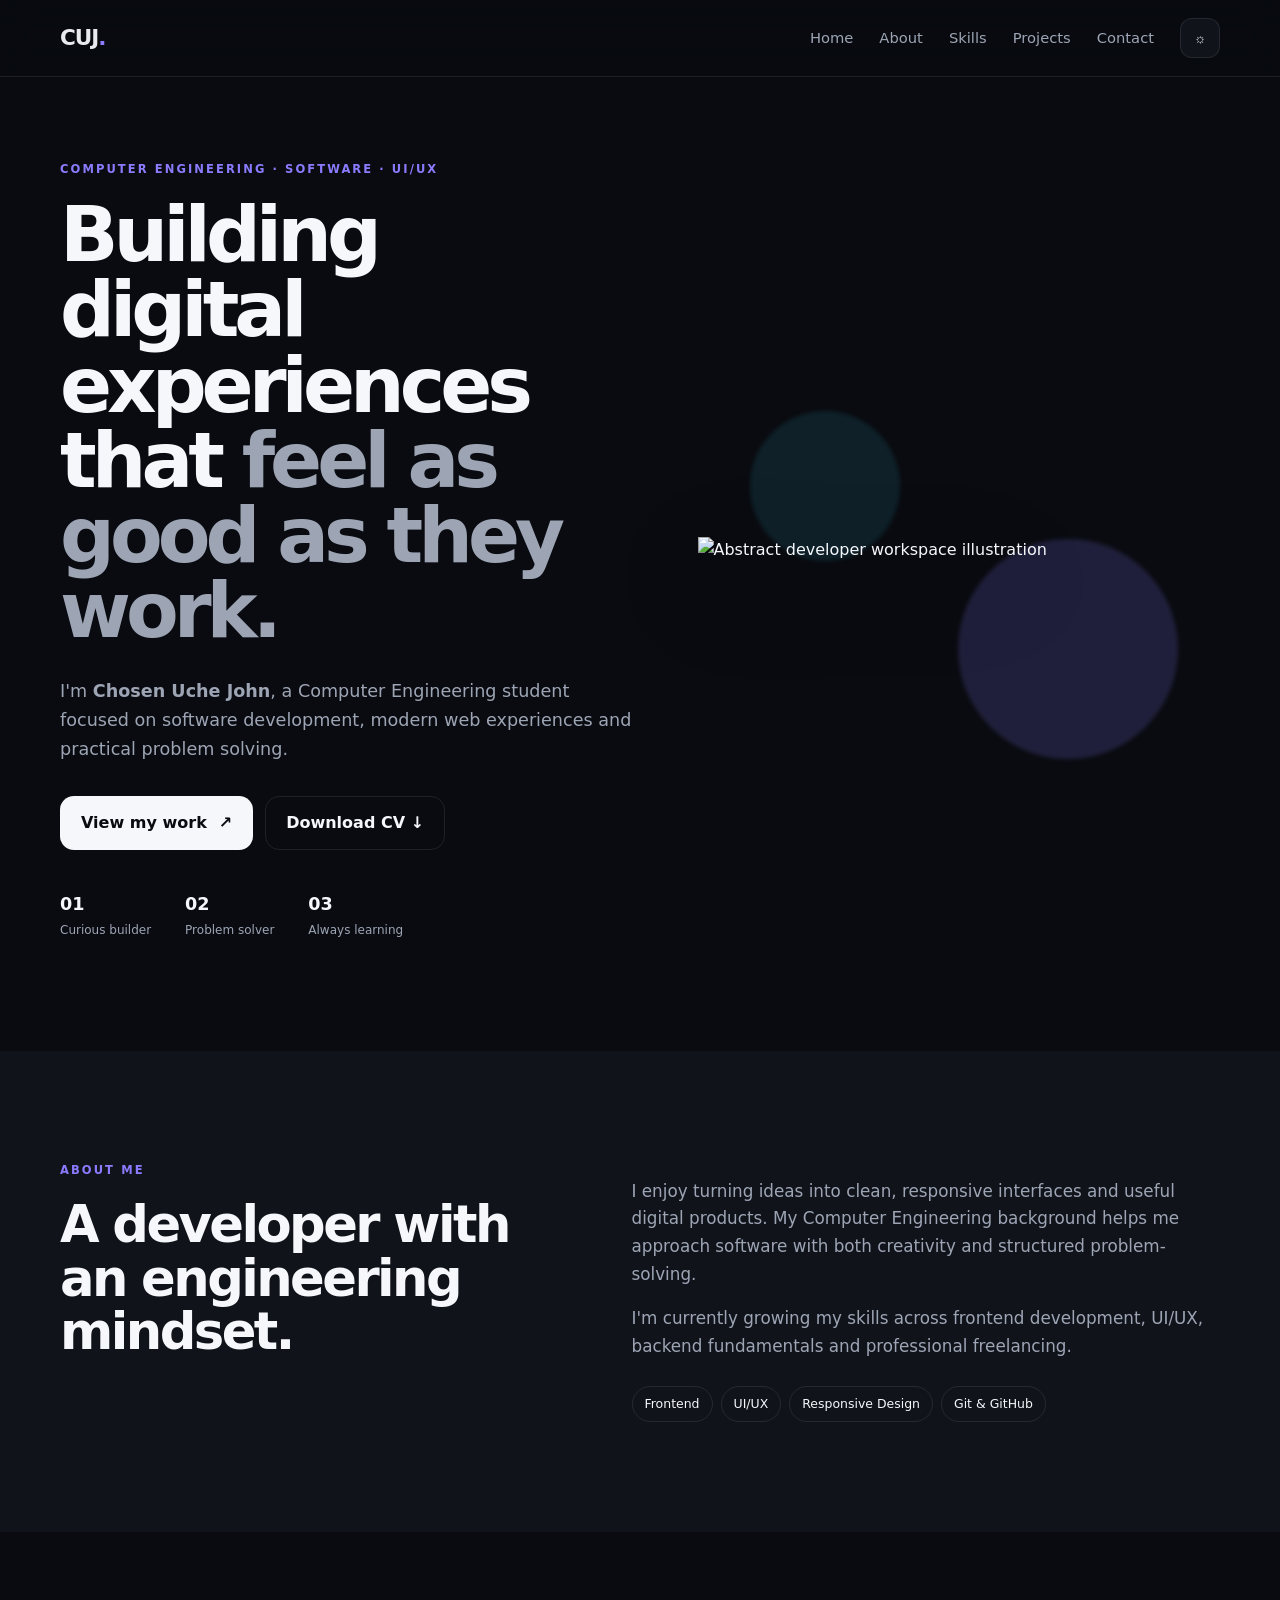
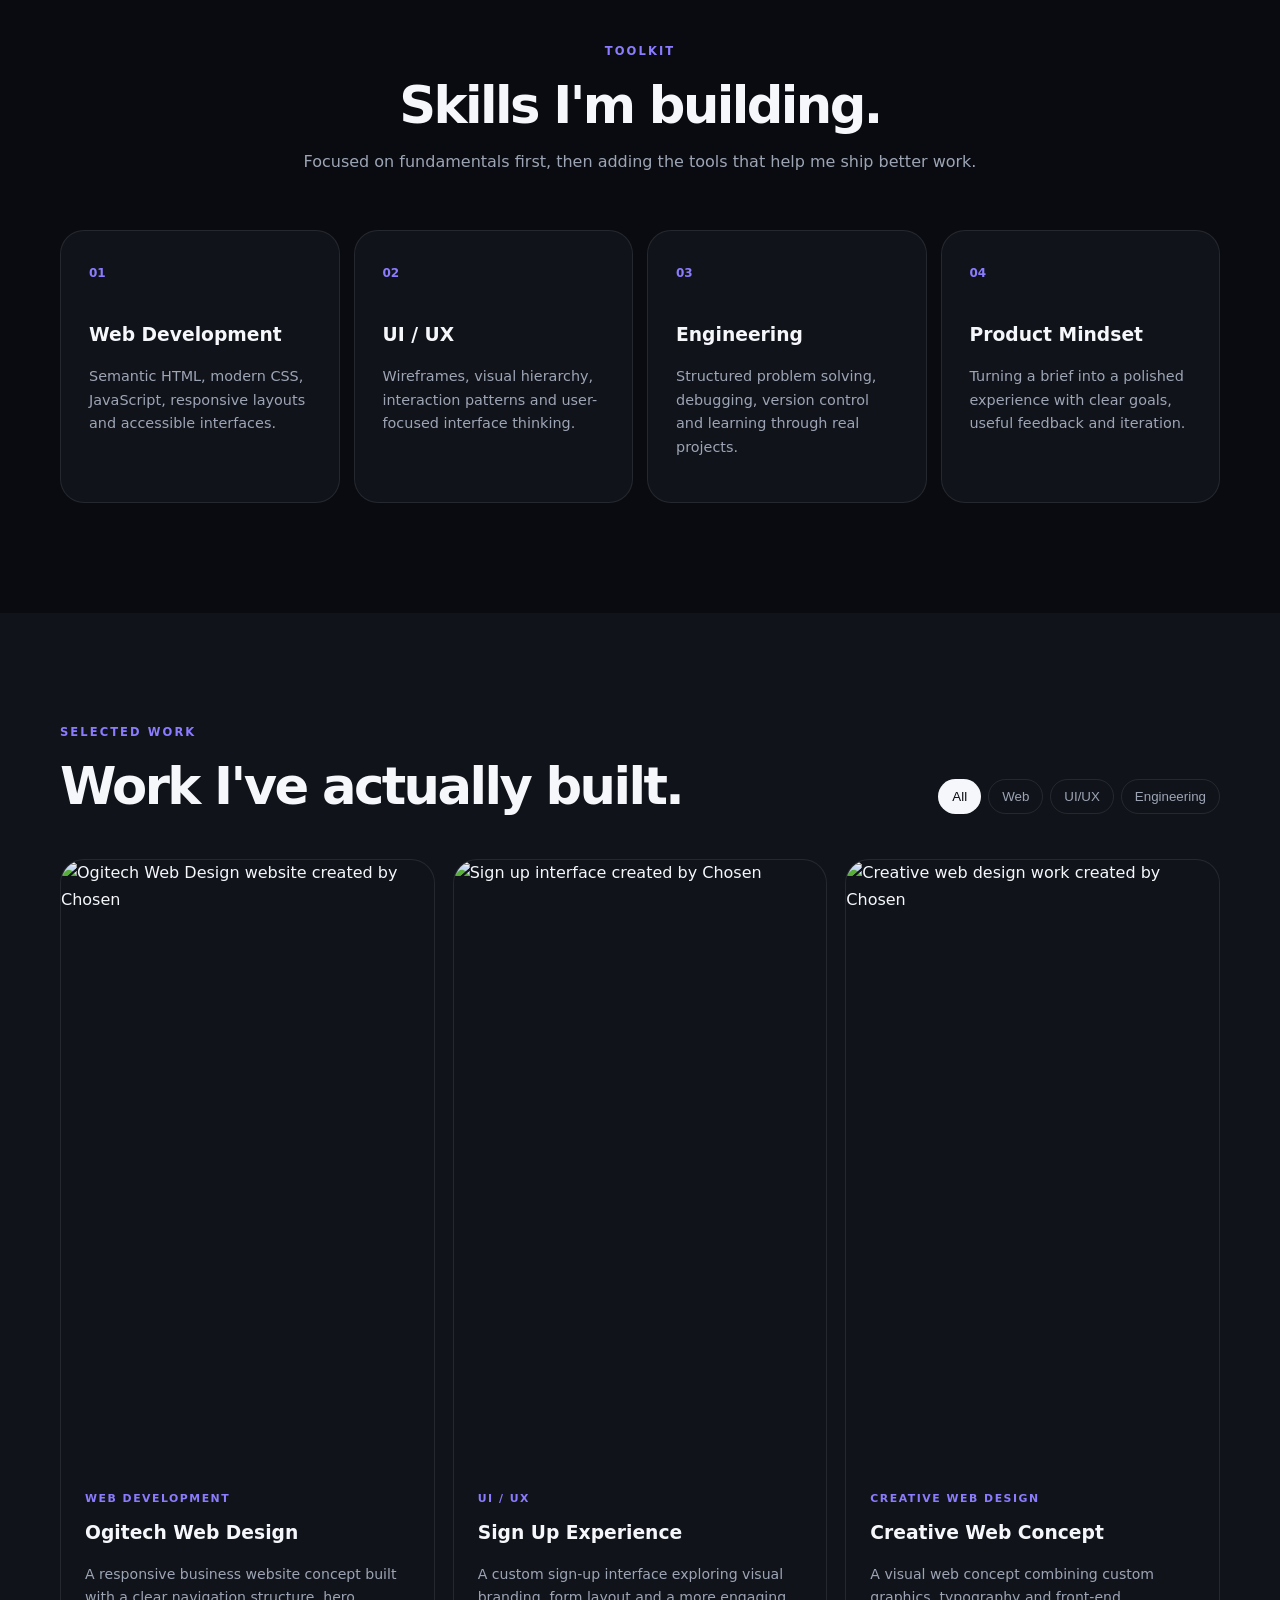
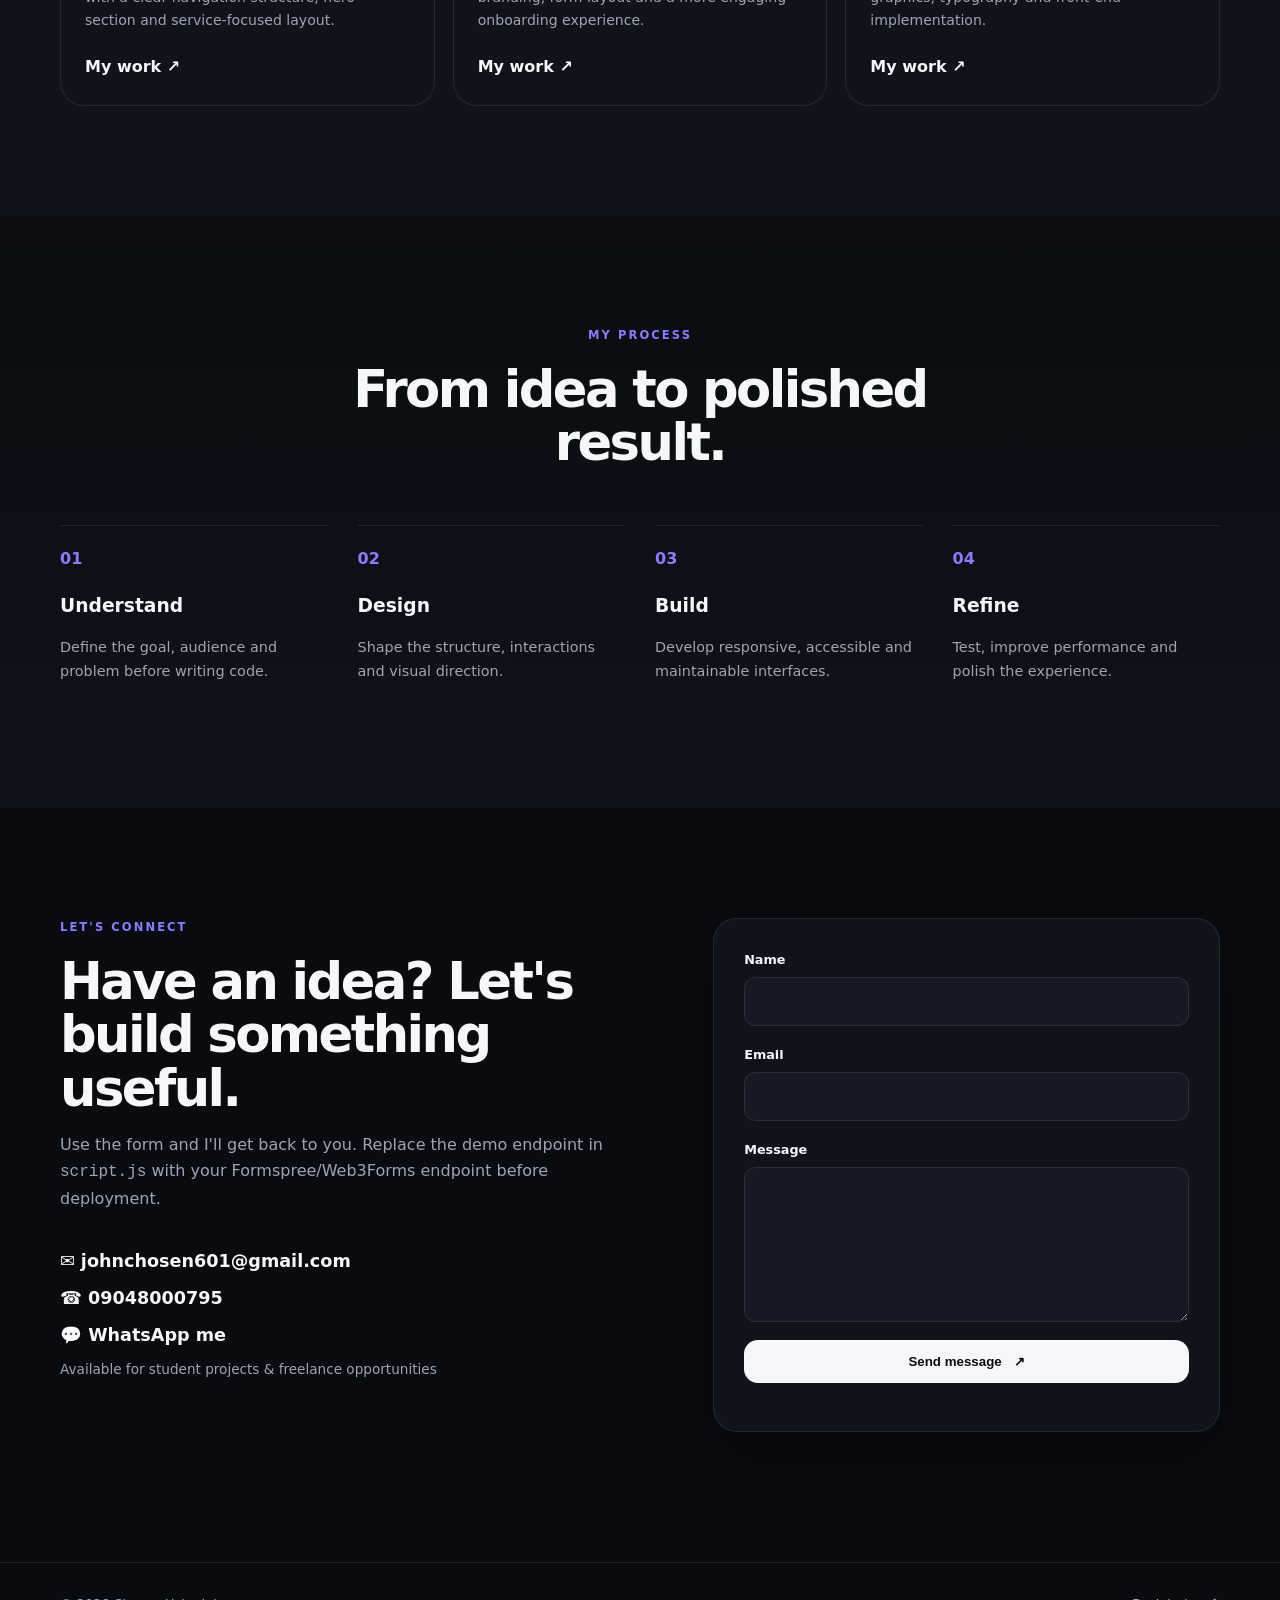
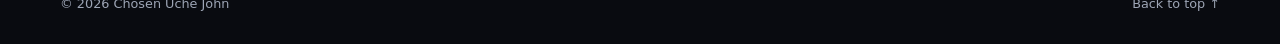
==== index.html @ a91dbdc9 "Add files via upload" ====
<!doctype html>
<html lang="en">
<head>
  <meta charset="utf-8">
  <meta name="viewport" content="width=device-width, initial-scale=1">
  <meta name="description" content="Chosen Uche John — Computer Engineering student and aspiring software engineer. Explore projects, skills, CV and contact details.">
  <meta name="theme-color" content="#0b0d12">
  <meta property="og:title" content="Chosen Uche John | Portfolio">
  <meta property="og:description" content="Modern portfolio of Chosen Uche John, Computer Engineering student and aspiring software engineer.">
  <meta property="og:type" content="website">
  <title>Chosen Uche John | Software & Computer Engineering Portfolio</title>
  <link rel="preload" href="assets/hero.svg" as="image" type="image/svg+xml">
  <link rel="icon" type="image/png" href="assets/favicon.png">
  <link rel="stylesheet" href="styles.css">
</head>
<body>
  <a class="skip-link" href="#main">Skip to content</a>

  <header class="site-header">
    <nav class="nav container" aria-label="Primary navigation">
      <a class="brand" href="#home" aria-label="Chosen home"><span>CUJ</span><i>.</i></a>
      <button class="menu-btn" aria-label="Open navigation" aria-expanded="false">☰</button>
      <div class="nav-links">
        <a href="#home">Home</a>
        <a href="#about">About</a>
        <a href="#skills">Skills</a>
        <a href="#projects">Projects</a>
        <a href="#contact">Contact</a>
        <button id="themeToggle" class="icon-btn" aria-label="Toggle light and dark mode">☼</button>
      </div>
    </nav>
  </header>

  <main id="main">
    <section id="home" class="hero section">
      <div class="container hero-grid">
        <div class="hero-copy reveal">
          <p class="eyebrow">COMPUTER ENGINEERING · SOFTWARE · UI/UX</p>
          <h1>Building digital experiences that <span>feel as good as they work.</span></h1>
          <p class="lead">I'm <strong>Chosen Uche John</strong>, a Computer Engineering student focused on software development, modern web experiences and practical problem solving.</p>
          <div class="hero-actions">
            <a class="btn primary" href="#projects">View my work <span>↗</span></a>
            <a class="btn ghost" href="assets/Chosen-Uche-John-CV.pdf" download>Download CV ↓</a>
          </div>
          <div class="mini-stats">
            <div><strong>01</strong><span>Curious builder</span></div>
            <div><strong>02</strong><span>Problem solver</span></div>
            <div><strong>03</strong><span>Always learning</span></div>
          </div>
        </div>
        <div class="hero-art reveal">
          <div class="orb orb-a"></div><div class="orb orb-b"></div>
          <img src="assets/hero.svg" alt="Abstract developer workspace illustration" width="620" height="620">
        </div>
      </div>
    </section>

    <section id="about" class="section muted">
      <div class="container two-col">
        <div class="section-heading reveal">
          <p class="eyebrow">ABOUT ME</p>
          <h2>A developer with an engineering mindset.</h2>
        </div>
        <div class="about-copy reveal">
          <p>I enjoy turning ideas into clean, responsive interfaces and useful digital products. My Computer Engineering background helps me approach software with both creativity and structured problem-solving.</p>
          <p>I'm currently growing my skills across frontend development, UI/UX, backend fundamentals and professional freelancing.</p>
          <div class="pill-row"><span>Frontend</span><span>UI/UX</span><span>Responsive Design</span><span>Git & GitHub</span></div>
        </div>
      </div>
    </section>

    <section id="skills" class="section">
      <div class="container">
        <div class="section-heading centered reveal">
          <p class="eyebrow">TOOLKIT</p>
          <h2>Skills I'm building.</h2>
          <p>Focused on fundamentals first, then adding the tools that help me ship better work.</p>
        </div>
        <div class="skill-grid">
          <article class="skill-card reveal"><b>01</b><h3>Web Development</h3><p>Semantic HTML, modern CSS, JavaScript, responsive layouts and accessible interfaces.</p></article>
          <article class="skill-card reveal"><b>02</b><h3>UI / UX</h3><p>Wireframes, visual hierarchy, interaction patterns and user-focused interface thinking.</p></article>
          <article class="skill-card reveal"><b>03</b><h3>Engineering</h3><p>Structured problem solving, debugging, version control and learning through real projects.</p></article>
          <article class="skill-card reveal"><b>04</b><h3>Product Mindset</h3><p>Turning a brief into a polished experience with clear goals, useful feedback and iteration.</p></article>
        </div>
      </div>
    </section>

    <section id="projects" class="section muted">
      <div class="container">
        <div class="section-heading project-head reveal">
          <div><p class="eyebrow">SELECTED WORK</p><h2>Work I've actually built.</h2></div>
          <div class="filters" role="group" aria-label="Filter projects">
            <button class="filter active" data-filter="all">All</button>
            <button class="filter" data-filter="web">Web</button>
            <button class="filter" data-filter="uiux">UI/UX</button>
            <button class="filter" data-filter="engineering">Engineering</button>
          </div>
        </div>
        <div class="project-grid">
          <article class="project-card reveal" data-category="web">
            <img src="assets/project-ogitech.jpg" alt="Ogitech Web Design website created by Chosen" loading="lazy" width="900" height="600">
            <div class="project-info"><span>WEB DEVELOPMENT</span><h3>Ogitech Web Design</h3><p>A responsive business website concept built with a clear navigation structure, hero section and service-focused layout.</p><a href="#" class="project-link">My work ↗</a></div>
          </article>
          <article class="project-card reveal" data-category="uiux">
            <img src="assets/project-signup.jpg" alt="Sign up interface created by Chosen" loading="lazy" width="900" height="600">
            <div class="project-info"><span>UI / UX</span><h3>Sign Up Experience</h3><p>A custom sign-up interface exploring visual branding, form layout and a more engaging onboarding experience.</p><a href="#" class="project-link">My work ↗</a></div>
          </article>
          <article class="project-card reveal" data-category="web">
            <img src="assets/project-design.jpg" alt="Creative web design work created by Chosen" loading="lazy" width="900" height="600">
            <div class="project-info"><span>CREATIVE WEB DESIGN</span><h3>Creative Web Concept</h3><p>A visual web concept combining custom graphics, typography and front-end implementation.</p><a href="#" class="project-link">My work ↗</a></div>
          </article>
        </div>
      </div>
    </section>

    <section class="section process">
      <div class="container">
        <div class="section-heading centered reveal"><p class="eyebrow">MY PROCESS</p><h2>From idea to polished result.</h2></div>
        <div class="process-grid">
          <div class="process-item reveal"><span>01</span><h3>Understand</h3><p>Define the goal, audience and problem before writing code.</p></div>
          <div class="process-item reveal"><span>02</span><h3>Design</h3><p>Shape the structure, interactions and visual direction.</p></div>
          <div class="process-item reveal"><span>03</span><h3>Build</h3><p>Develop responsive, accessible and maintainable interfaces.</p></div>
          <div class="process-item reveal"><span>04</span><h3>Refine</h3><p>Test, improve performance and polish the experience.</p></div>
        </div>
      </div>
    </section>

    <section id="contact" class="section contact-section">
      <div class="container contact-grid">
        <div class="section-heading reveal">
          <p class="eyebrow">LET'S CONNECT</p>
          <h2>Have an idea? Let's build something useful.</h2>
          <p>Use the form and I'll get back to you. Replace the demo endpoint in <code>script.js</code> with your Formspree/Web3Forms endpoint before deployment.</p>
          <div class="contact-meta"><a href="mailto:johnchosen601@gmail.com">✉ johnchosen601@gmail.com</a><a href="tel:+2349048000795">☎ 09048000795</a><a href="https://wa.me/2349048000795" target="_blank" rel="noopener noreferrer">💬 WhatsApp me</a><span>Available for student projects & freelance opportunities</span></div>
        </div>
        <form id="contactForm" class="contact-form reveal" action="https://formspree.io/f/xvkpwjje" method="POST">
          <label>Name<input name="name" autocomplete="name" required maxlength="80"></label>
          <label>Email<input type="email" name="email" autocomplete="email" required maxlength="120"></label>
          <label>Message<textarea name="message" rows="6" required maxlength="1500"></textarea></label>
          <input type="text" name="_gotcha" class="honeypot" tabindex="-1" autocomplete="off" aria-hidden="true">
          <button class="btn primary" type="submit">Send message <span>↗</span></button>
          <p id="formStatus" class="form-status" role="status"></p>
        </form>
      </div>
    </section>
  </main>

  <footer class="footer">
    <div class="container footer-row"><span>© 2026 Chosen Uche John</span><div><a href="#home">Back to top ↑</a></div></div>
  </footer>
  <script src="script.js" defer></script>
</body>
</html>
---- styles.css ----
:root{
  --bg:#090b10;--surface:#10131a;--surface2:#151923;--text:#f5f7fb;--muted:#9da5b5;
  --line:rgba(255,255,255,.09);--accent:#8b7cff;--accent2:#b8b0ff;--shadow:0 24px 70px rgba(0,0,0,.28);
  --radius:24px;--max:1160px;
}
body.light{--bg:#f7f8fc;--surface:#fff;--surface2:#eef0f6;--text:#10131a;--muted:#5f6674;--line:rgba(16,19,26,.1);--shadow:0 24px 70px rgba(25,30,50,.12)}
*{box-sizing:border-box}html{scroll-behavior:smooth}body{margin:0;background:var(--bg);color:var(--text);font:16px/1.65 Inter,ui-sans-serif,system-ui,-apple-system,Segoe UI,sans-serif;transition:background .3s,color .3s}
a{color:inherit;text-decoration:none}.container{width:min(calc(100% - 40px),var(--max));margin:auto}.section{padding:110px 0}.muted{background:var(--surface)}
.site-header{position:fixed;z-index:20;top:0;left:0;width:100%;backdrop-filter:blur(18px);background:color-mix(in srgb,var(--bg) 76%,transparent);border-bottom:1px solid var(--line)}
.nav{height:76px;display:flex;align-items:center;justify-content:space-between}.brand{font-weight:900;letter-spacing:-.05em;font-size:1.35rem}.brand i{color:var(--accent);font-style:normal}.brand span{opacity:.95}.nav-links{display:flex;align-items:center;gap:26px}.nav-links>a{font-size:.92rem;color:var(--muted);transition:.25s}.nav-links>a:hover{color:var(--text)}.icon-btn,.menu-btn{border:1px solid var(--line);background:var(--surface);color:var(--text);border-radius:12px;width:40px;height:40px;cursor:pointer}.menu-btn{display:none;font-size:1.2rem}
.hero{padding-top:160px;min-height:92vh;display:flex;align-items:center}.hero-grid{display:grid;grid-template-columns:1.05fr .95fr;gap:60px;align-items:center}.eyebrow{font-size:.72rem;font-weight:800;letter-spacing:.18em;color:var(--accent);margin:0 0 18px}.hero h1{font-size:clamp(3rem,6vw,5.7rem);line-height:.98;letter-spacing:-.065em;margin:0 0 28px}.hero h1 span{color:var(--muted)}.lead{font-size:1.1rem;color:var(--muted);max-width:680px}.hero-actions{display:flex;gap:12px;margin:32px 0}.btn{display:inline-flex;align-items:center;justify-content:center;gap:12px;padding:13px 20px;border-radius:14px;border:1px solid var(--line);font-weight:750;cursor:pointer;transition:transform .25s,box-shadow .25s,background .25s}.btn:hover{transform:translateY(-3px);box-shadow:0 12px 30px rgba(0,0,0,.18)}.primary{background:var(--text);color:var(--bg)}.ghost{background:transparent}.mini-stats{display:flex;gap:34px;margin-top:40px}.mini-stats div{display:grid;gap:2px}.mini-stats strong{font-size:1.1rem}.mini-stats span{font-size:.75rem;color:var(--muted)}.hero-art{position:relative}.hero-art img{width:100%;position:relative;z-index:2;filter:drop-shadow(0 30px 60px rgba(0,0,0,.35))}.orb{position:absolute;border-radius:50%;filter:blur(2px)}.orb-a{width:220px;height:220px;right:8%;top:8%;background:var(--accent);opacity:.18}.orb-b{width:150px;height:150px;left:10%;bottom:8%;background:#42d9ff;opacity:.1}
.two-col{display:grid;grid-template-columns:.9fr 1.1fr;gap:90px}.section-heading h2{font-size:clamp(2.2rem,4vw,4rem);line-height:1.05;letter-spacing:-.05em;margin:0}.section-heading>p:not(.eyebrow),.about-copy p{color:var(--muted)}.about-copy{font-size:1.05rem}.pill-row{display:flex;flex-wrap:wrap;gap:8px;margin-top:25px}.pill-row span{border:1px solid var(--line);padding:7px 12px;border-radius:999px;font-size:.78rem}
.centered{text-align:center;max-width:700px;margin:0 auto 55px}.skill-grid{display:grid;grid-template-columns:repeat(4,1fr);gap:14px}.skill-card{padding:28px;border:1px solid var(--line);background:var(--surface);border-radius:var(--radius);transition:transform .3s,border .3s,box-shadow .3s}.skill-card:hover{transform:translateY(-8px);border-color:color-mix(in srgb,var(--accent) 60%,transparent);box-shadow:var(--shadow)}.skill-card b{color:var(--accent);font-size:.75rem}.skill-card h3{margin:34px 0 10px}.skill-card p,.process-item p{color:var(--muted);font-size:.9rem}
.project-head{display:flex;align-items:end;justify-content:space-between;gap:30px;margin-bottom:45px}.filters{display:flex;gap:7px;flex-wrap:wrap}.filter{border:1px solid var(--line);background:transparent;color:var(--muted);padding:9px 13px;border-radius:999px;cursor:pointer}.filter.active,.filter:hover{background:var(--text);color:var(--bg)}.project-grid{display:grid;grid-template-columns:repeat(3,1fr);gap:18px}.project-card{overflow:hidden;background:var(--surface);border:1px solid var(--line);border-radius:var(--radius);transition:transform .35s,box-shadow .35s}.project-card:hover{transform:translateY(-8px);box-shadow:var(--shadow)}.project-card.hidden{display:none}.project-card>img{width:100%;display:block;aspect-ratio:1.5;object-fit:cover;transition:transform .5s}.project-card:hover>img{transform:scale(1.04)}.project-info{padding:24px}.project-info span{font-size:.68rem;letter-spacing:.14em;color:var(--accent);font-weight:800}.project-info h3{margin:7px 0}.project-info p{color:var(--muted);font-size:.88rem}.project-link{display:inline-block;margin-top:8px;font-weight:800}
.process{background:linear-gradient(180deg,var(--bg),var(--surface))}.process-grid{display:grid;grid-template-columns:repeat(4,1fr);gap:30px;margin-top:50px}.process-item{border-top:1px solid var(--line);padding-top:20px}.process-item span{color:var(--accent);font-weight:900}.process-item h3{margin:18px 0 5px}
.contact-section{padding-bottom:130px}.contact-grid{display:grid;grid-template-columns:1fr .9fr;gap:90px;align-items:start}.contact-meta{display:grid;gap:8px;margin-top:35px}.contact-meta a{font-size:1.1rem;font-weight:800}.contact-meta span{color:var(--muted);font-size:.85rem}.contact-form{display:grid;gap:18px;padding:30px;background:var(--surface);border:1px solid var(--line);border-radius:var(--radius);box-shadow:var(--shadow)}label{display:grid;gap:7px;font-size:.8rem;font-weight:750}input,textarea{width:100%;border:1px solid var(--line);background:var(--surface2);color:var(--text);border-radius:12px;padding:13px 14px;font:inherit;outline:none;transition:border .2s}input:focus,textarea:focus{border-color:var(--accent)}textarea{resize:vertical}.honeypot{position:absolute;left:-10000px}.form-status{margin:0;color:var(--muted);font-size:.82rem}.footer{border-top:1px solid var(--line);padding:30px 0;color:var(--muted);font-size:.8rem}.footer-row{display:flex;justify-content:space-between}
.skip-link{position:fixed;left:10px;top:-50px;background:var(--text);color:var(--bg);padding:10px;z-index:100}.skip-link:focus{top:10px}.reveal{opacity:0;transform:translateY(22px);transition:opacity .7s ease,transform .7s ease}.reveal.visible{opacity:1;transform:none}
@media(max-width:900px){.hero-grid,.two-col,.contact-grid{grid-template-columns:1fr}.hero-art{max-width:560px;margin:auto}.skill-grid{grid-template-columns:repeat(2,1fr)}.project-grid{grid-template-columns:1fr 1fr}.process-grid{grid-template-columns:1fr 1fr}.contact-grid{gap:45px}}
@media(max-width:700px){.container{width:min(calc(100% - 28px),var(--max))}.section{padding:80px 0}.nav-links{position:absolute;top:76px;left:14px;right:14px;padding:18px;background:var(--surface);border:1px solid var(--line);border-radius:18px;display:none;flex-direction:column;align-items:stretch}.nav-links.open{display:flex}.nav-links>a{padding:8px}.menu-btn{display:block}.hero{padding-top:125px}.hero h1{font-size:clamp(2.7rem,13vw,4rem)}.hero-actions{flex-direction:column;align-items:stretch}.mini-stats{gap:18px;justify-content:space-between}.project-head{display:block}.filters{margin-top:25px}.project-grid,.skill-grid,.process-grid{grid-template-columns:1fr}.two-col{gap:35px}.footer-row{gap:20px;flex-direction:column}}
@media(prefers-reduced-motion:reduce){html{scroll-behavior:auto}.reveal{transition:none}.project-card,.skill-card,.btn{transition:none}}
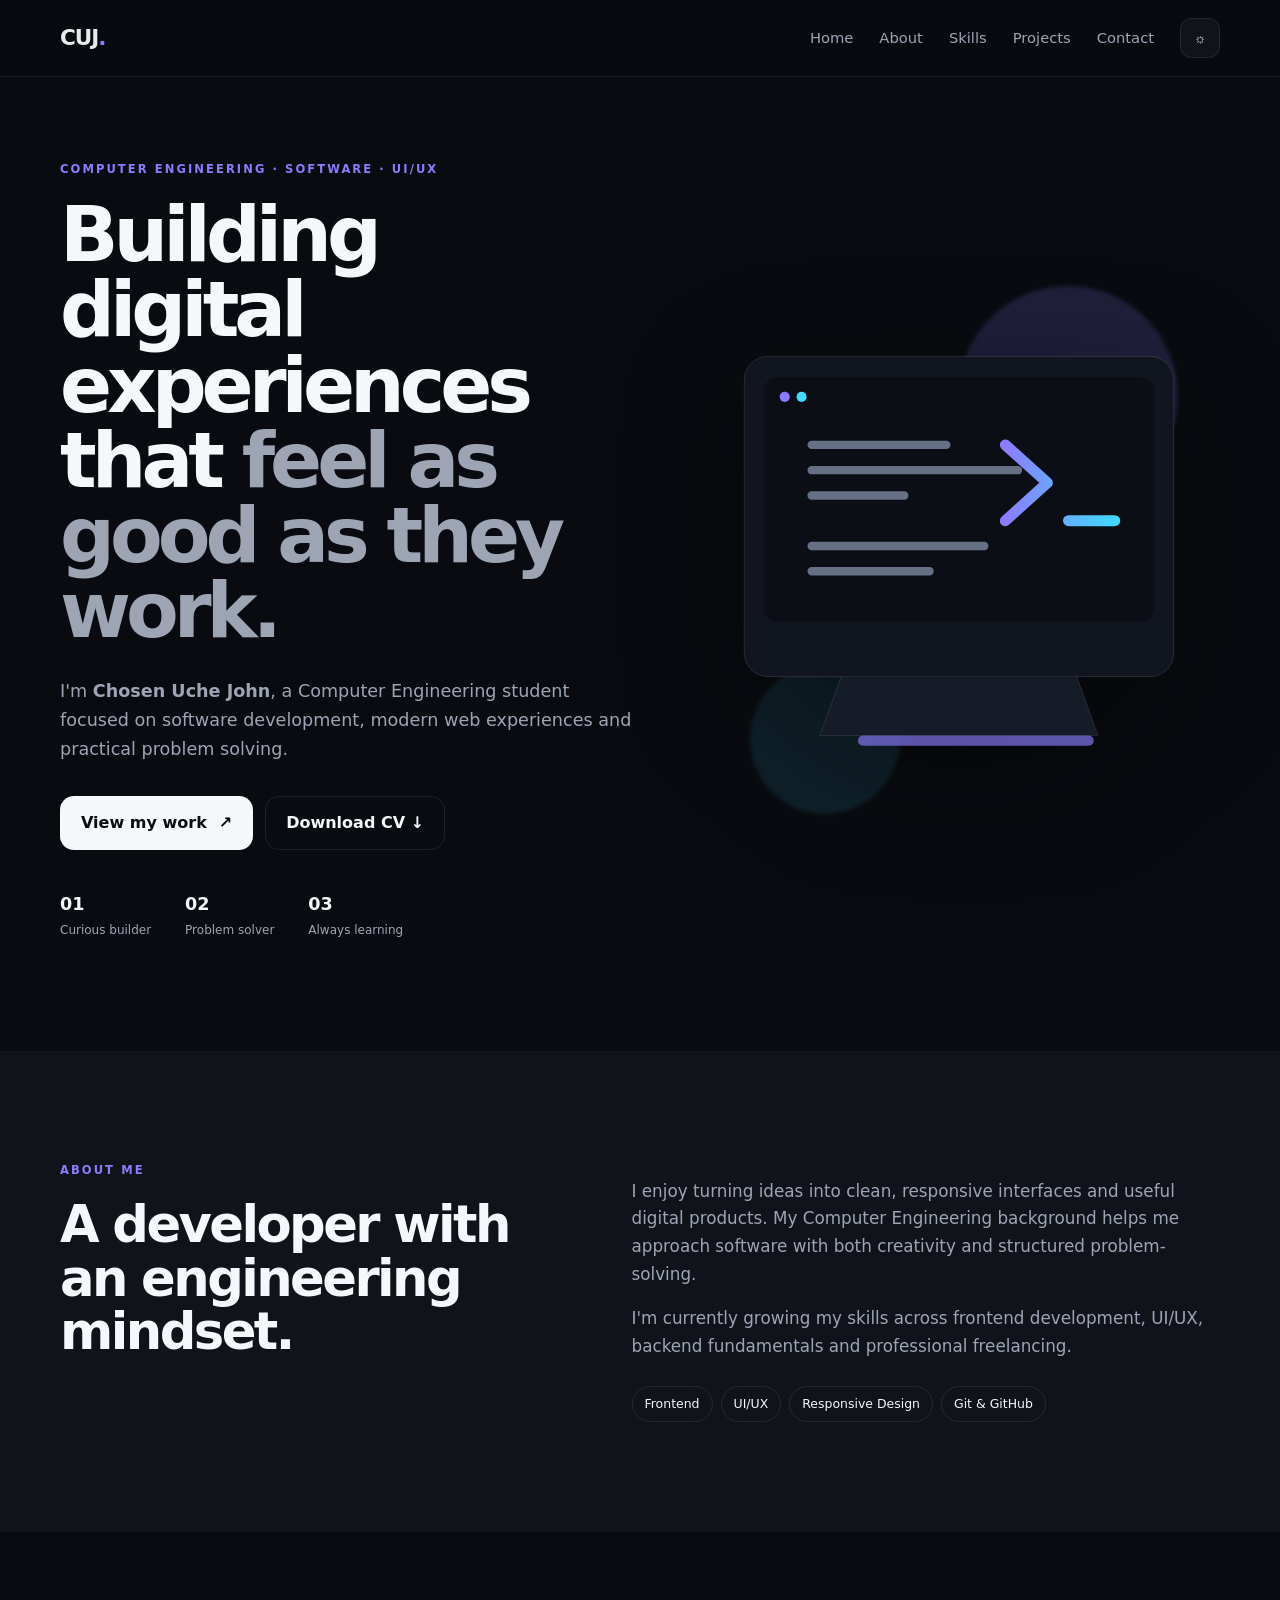
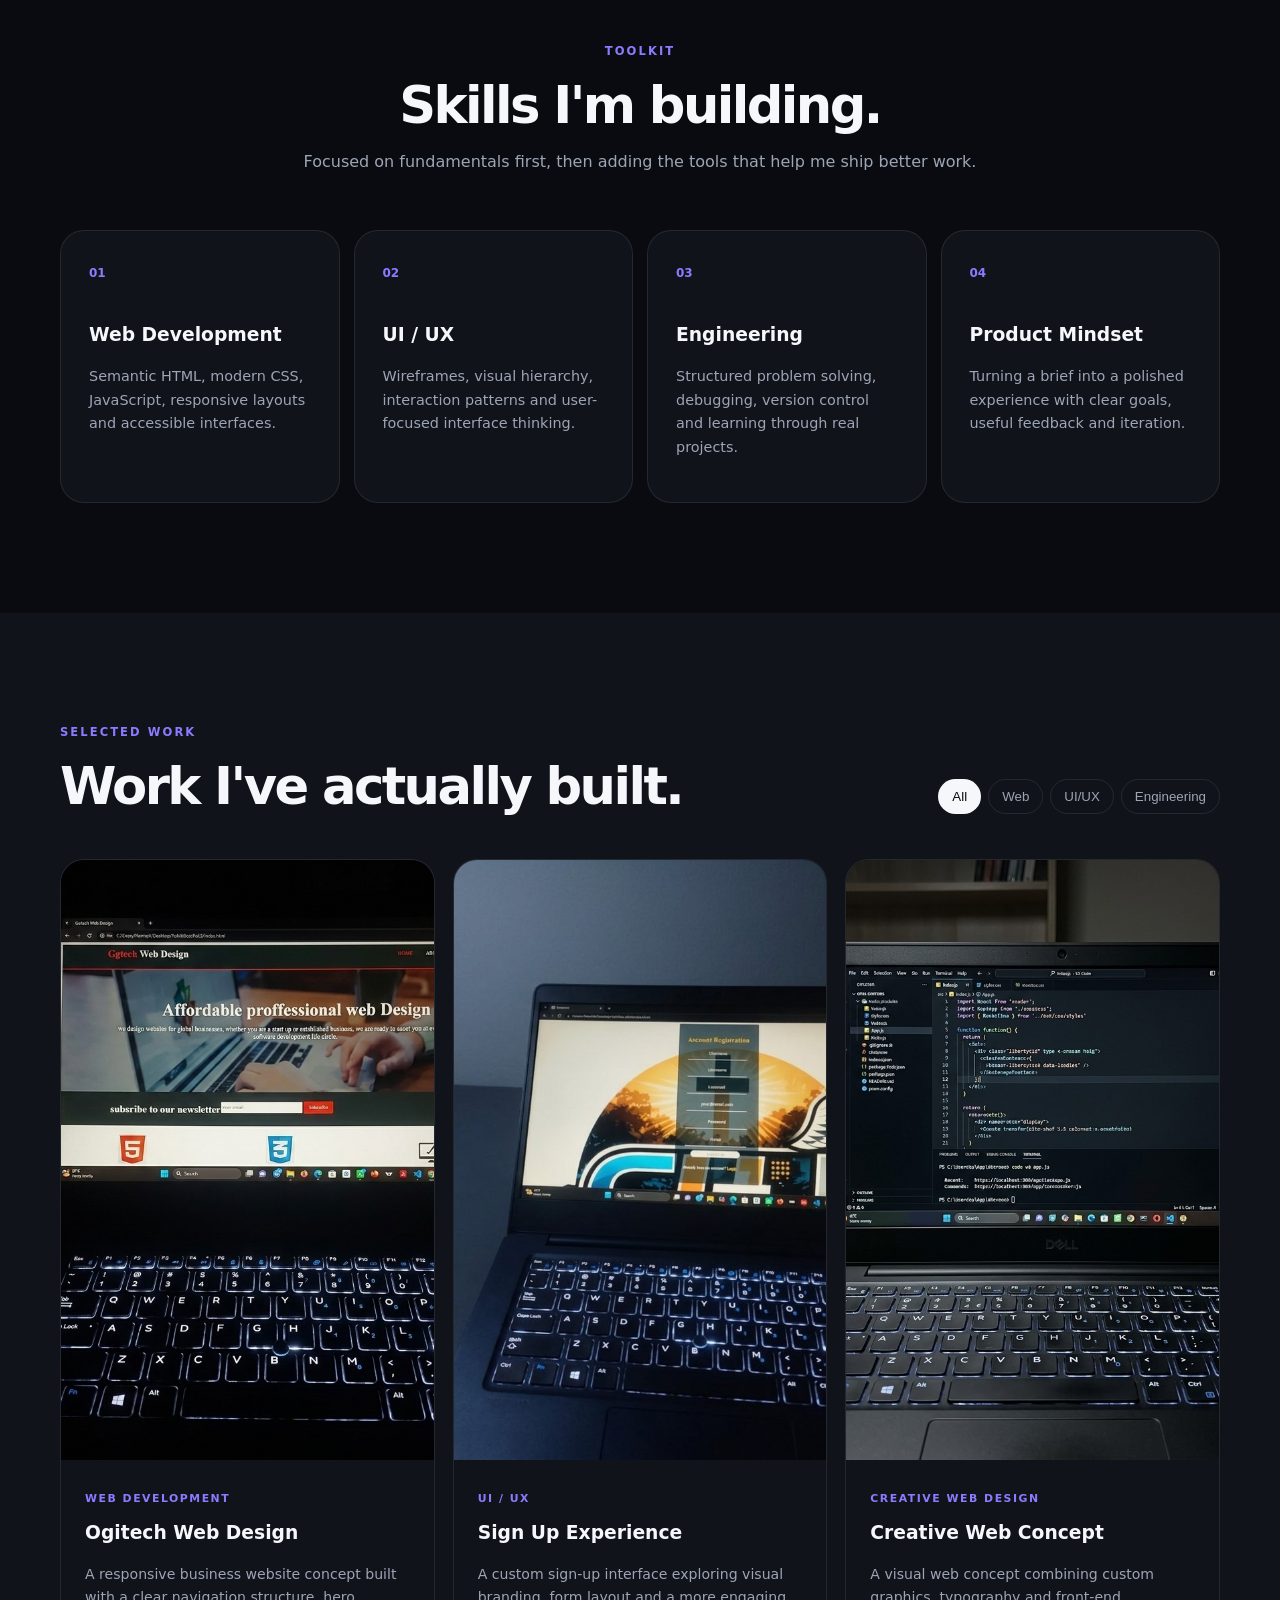
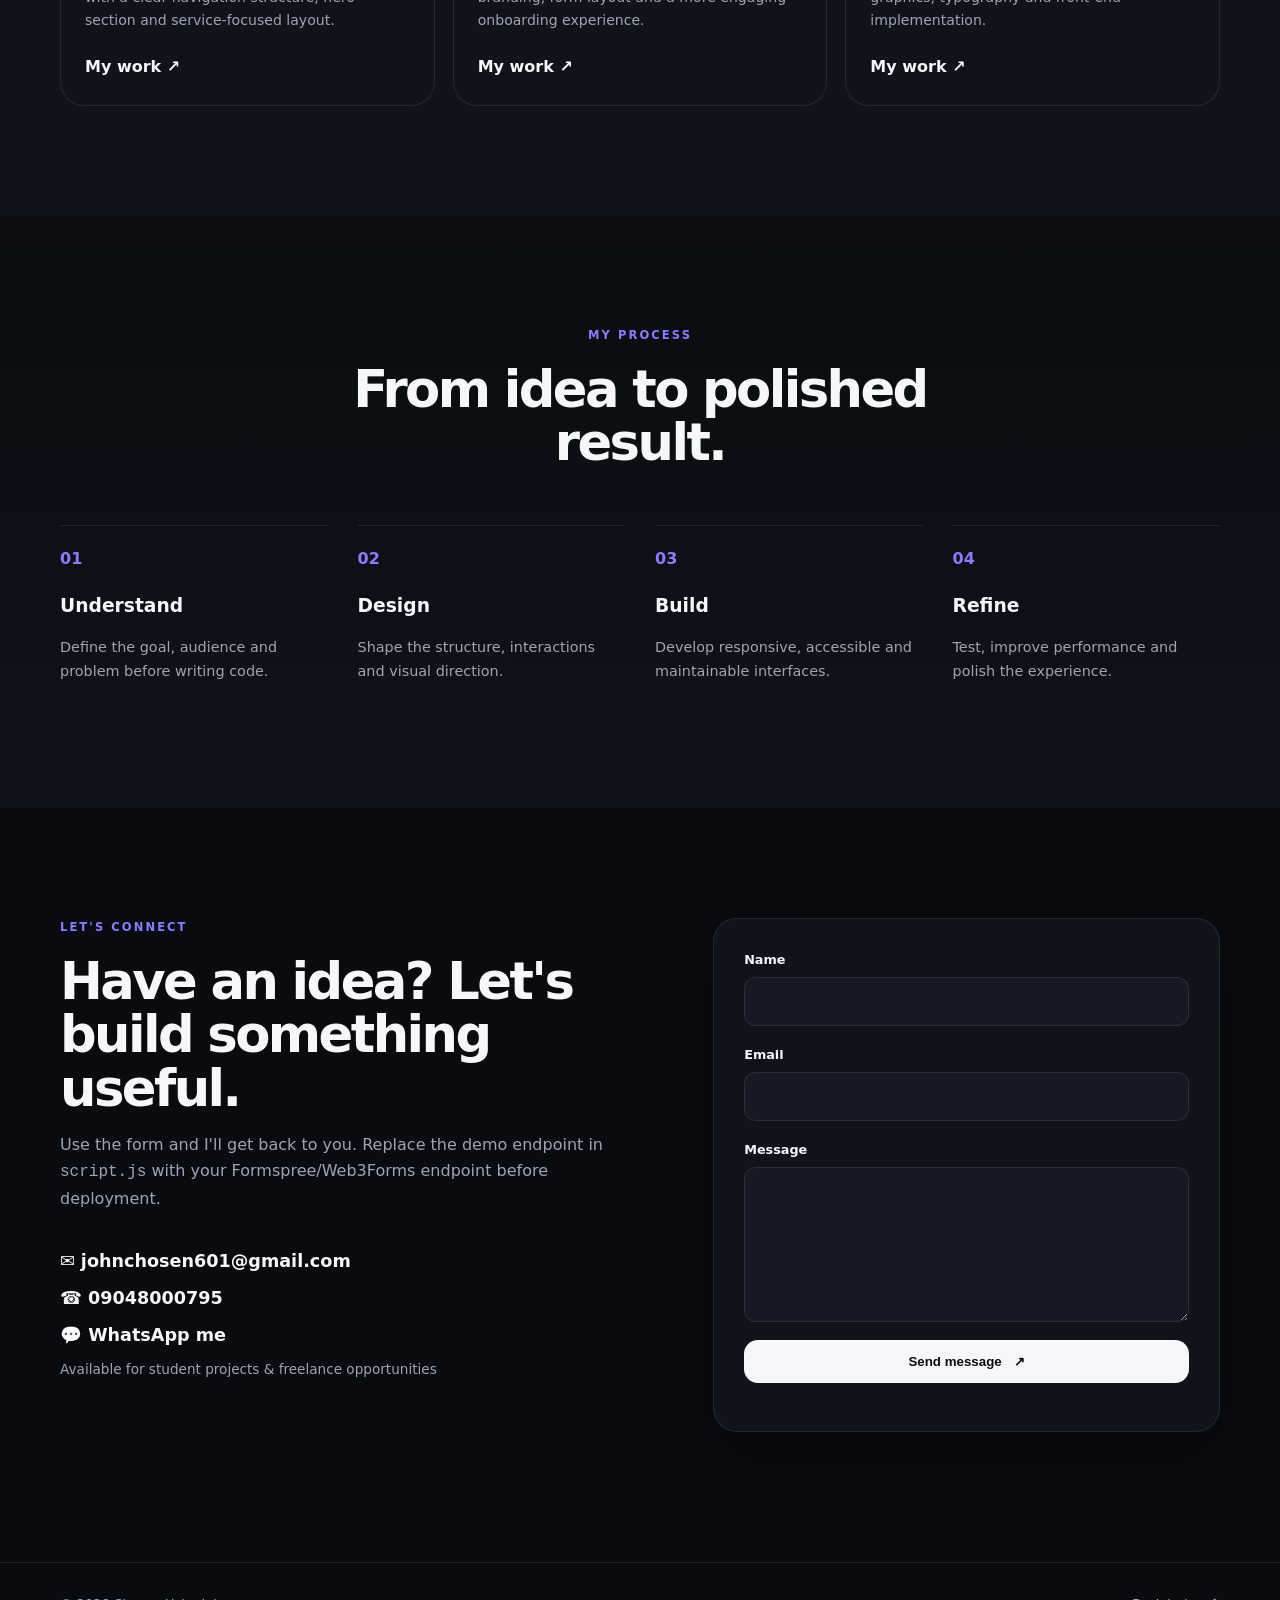
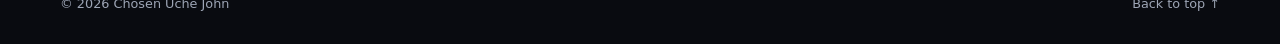
==== commit 7c967ef6: "Update index.html" ====
--- a/index.html
+++ b/index.html
@@ -2,6 +2,7 @@
 <html lang="en">
 <head>
   <meta charset="utf-8">
+  <meta name="google-site-verification" content="cI_zy3arOBdfzG1gMY8RIAUhEZqfxSLnc2wg8YJfLb4" />
   <meta name="viewport" content="width=device-width, initial-scale=1">
   <meta name="description" content="Chosen Uche John — Computer Engineering student and aspiring software engineer. Explore projects, skills, CV and contact details.">
   <meta name="theme-color" content="#0b0d12">
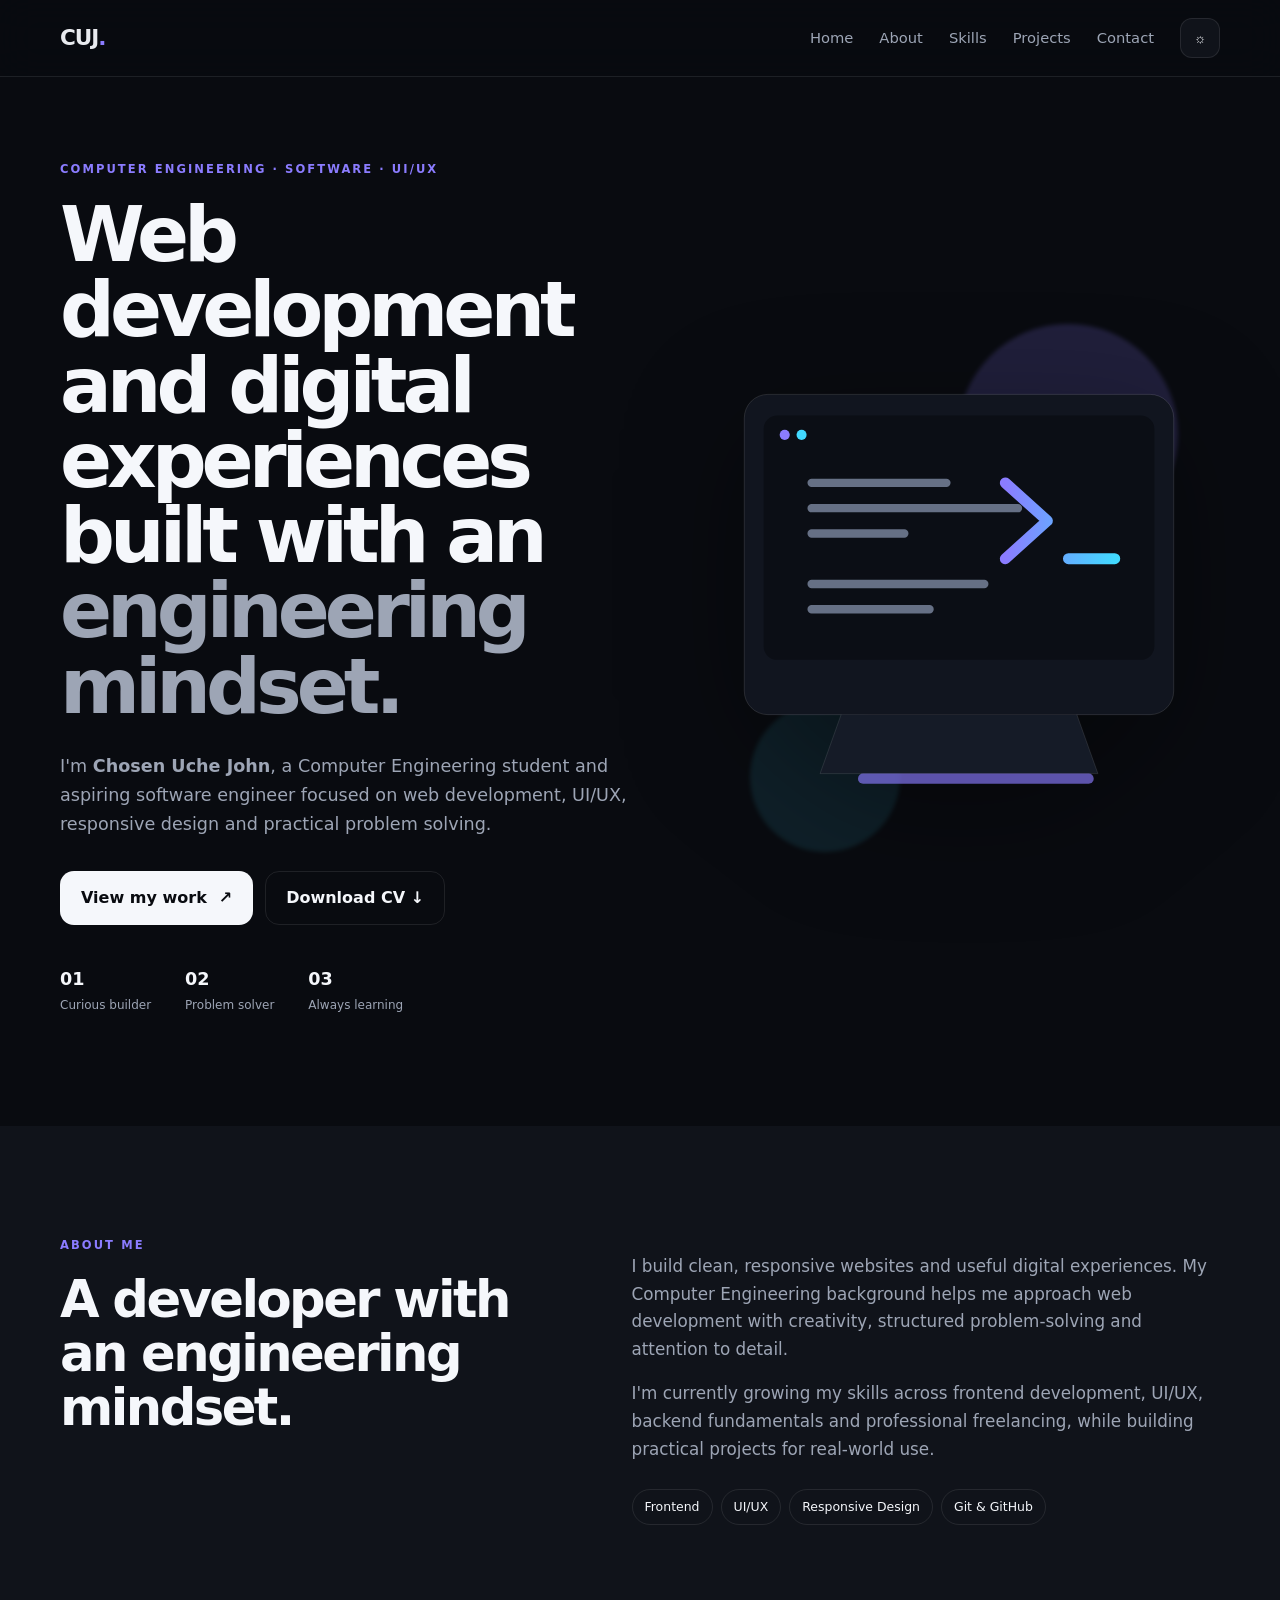
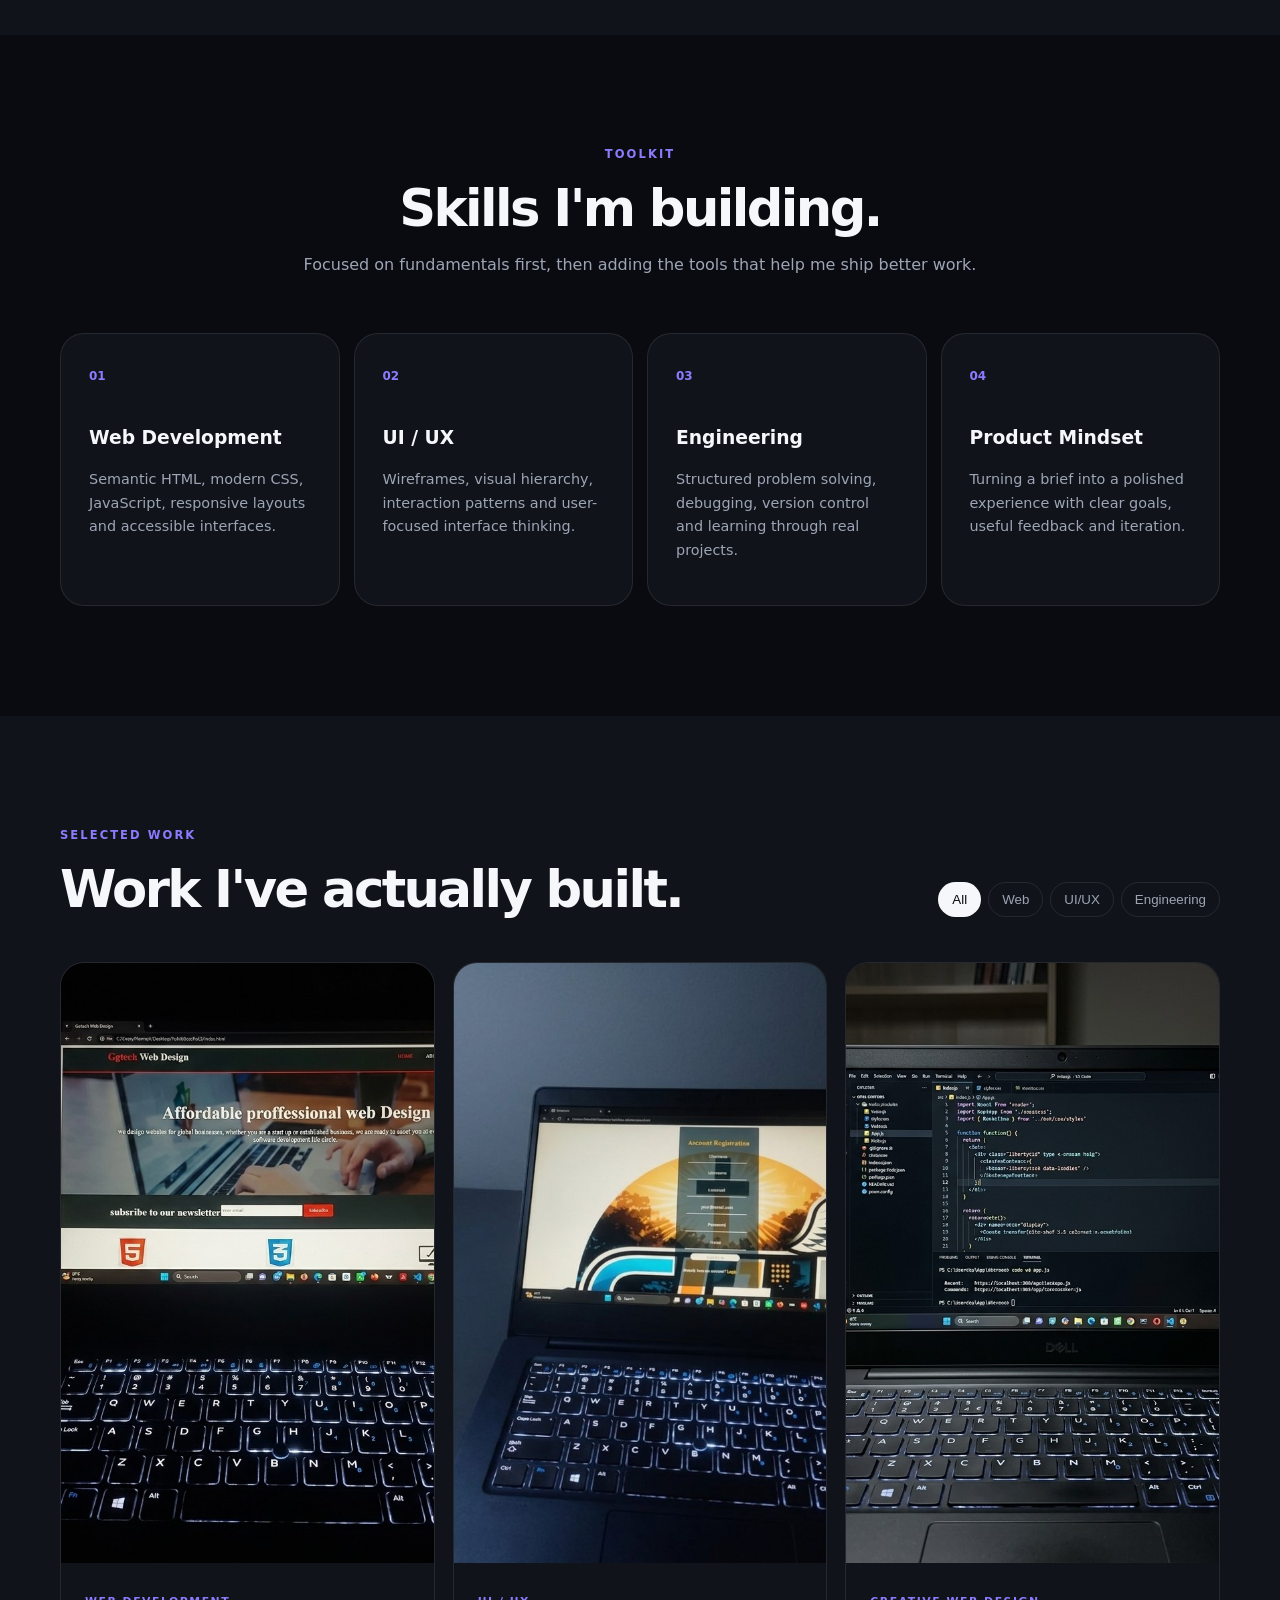
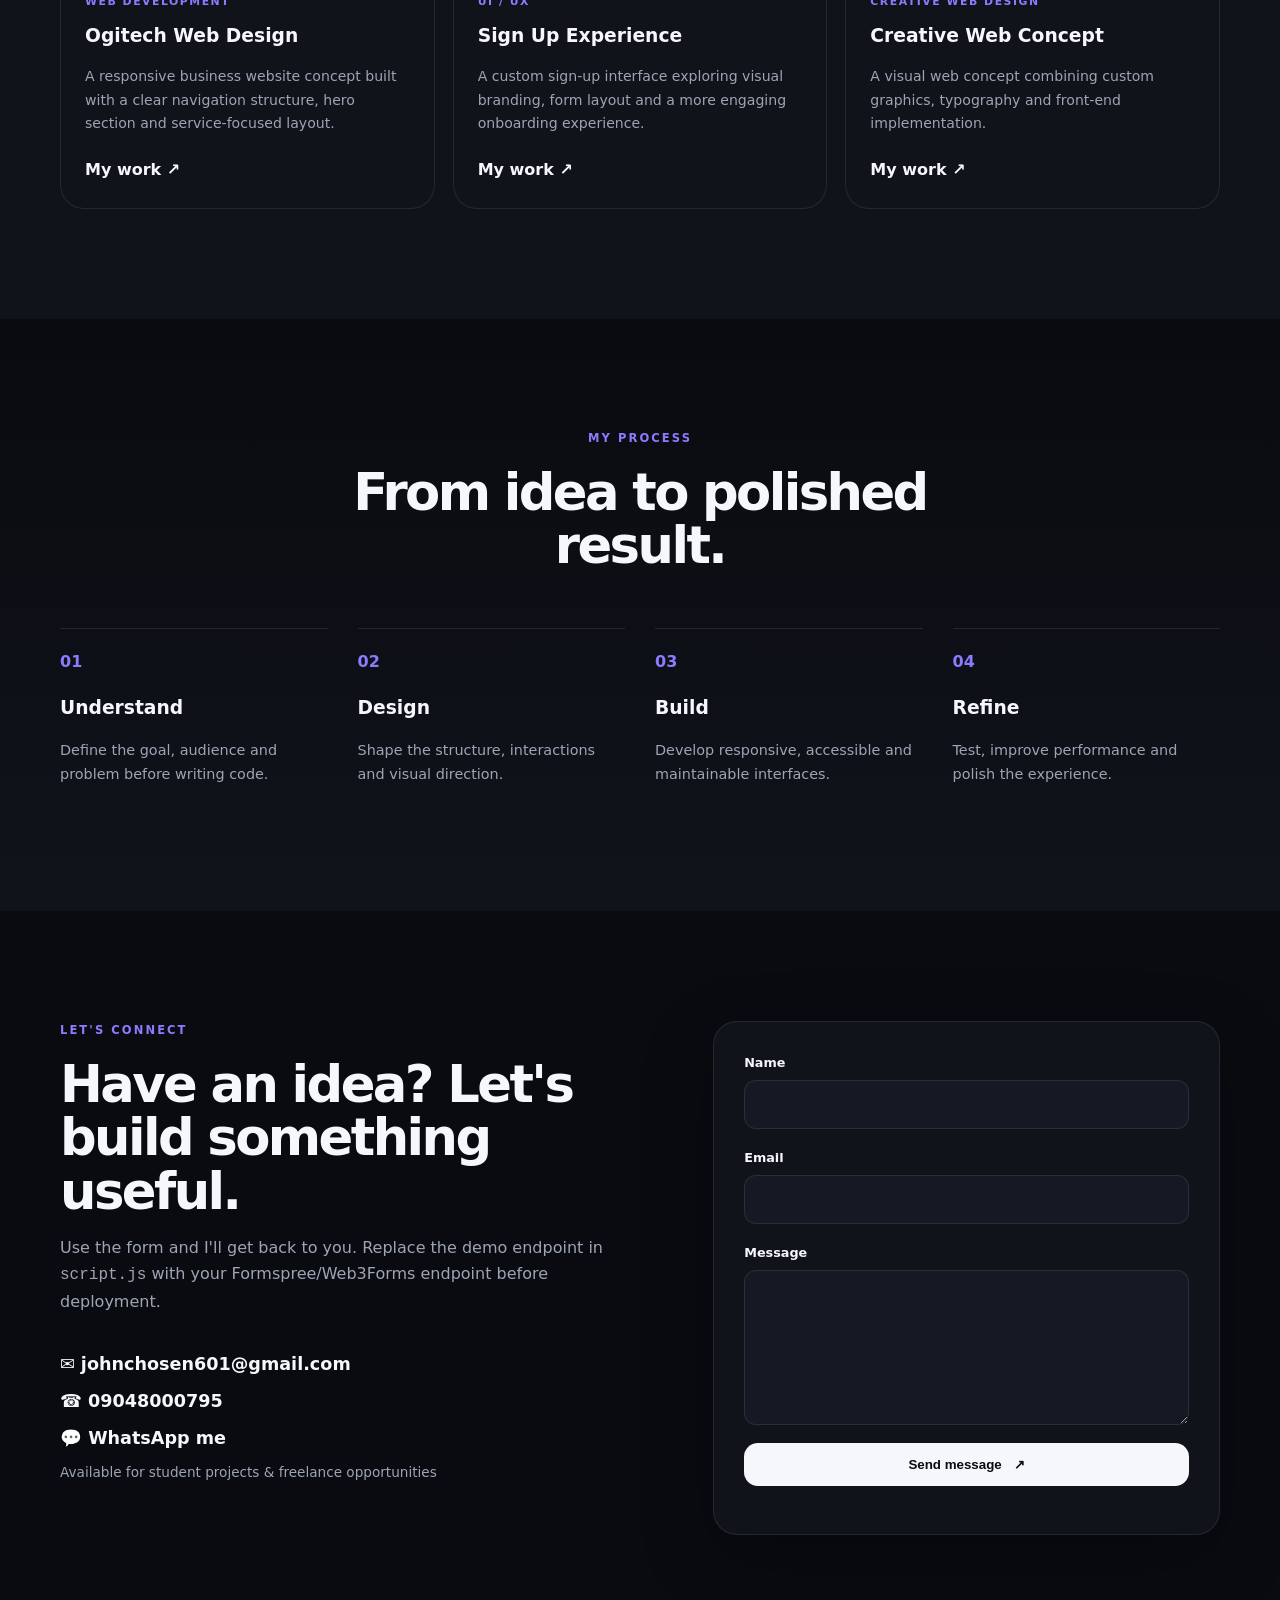
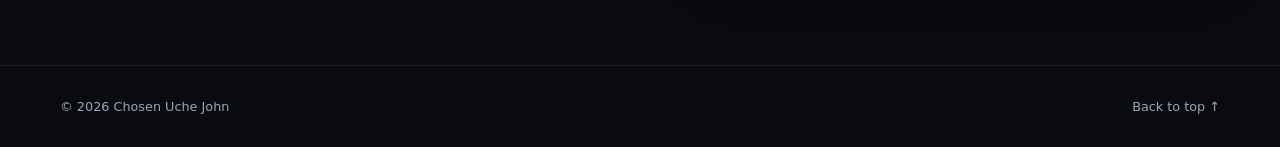
==== commit 1ea5d57d: "Enhance SEO and update content in index.html Updated meta tags for improved SEO and added structured" ====
--- a/index.html
+++ b/index.html
@@ -2,14 +2,42 @@
 <html lang="en">
 <head>
   <meta charset="utf-8">
-  <meta name="google-site-verification" content="cI_zy3arOBdfzG1gMY8RIAUhEZqfxSLnc2wg8YJfLb4" />
   <meta name="viewport" content="width=device-width, initial-scale=1">
-  <meta name="description" content="Chosen Uche John — Computer Engineering student and aspiring software engineer. Explore projects, skills, CV and contact details.">
+  <meta name="description" content="Chosen Uche John is a Computer Engineering student and aspiring software engineer focused on web development, UI/UX, responsive design and practical digital solutions.">
+  <meta name="robots" content="index, follow">
   <meta name="theme-color" content="#0b0d12">
-  <meta property="og:title" content="Chosen Uche John | Portfolio">
-  <meta property="og:description" content="Modern portfolio of Chosen Uche John, Computer Engineering student and aspiring software engineer.">
+
+  <link rel="canonical" href="https://johnchosen601-rgb.github.io/johnchosen601-rgb.github.oi/">
+
+  <meta property="og:title" content="Chosen Uche John | Web Developer & Computer Engineering Student">
+  <meta property="og:description" content="Explore Chosen Uche John's web development, UI/UX projects, skills and contact information.">
   <meta property="og:type" content="website">
-  <title>Chosen Uche John | Software & Computer Engineering Portfolio</title>
+  <meta property="og:url" content="https://johnchosen601-rgb.github.io/johnchosen601-rgb.github.oi/">
+
+  <meta name="twitter:card" content="summary">
+  <meta name="twitter:title" content="Chosen Uche John | Web Developer & Computer Engineering Student">
+  <meta name="twitter:description" content="Web development, UI/UX projects and engineering-focused digital work by Chosen Uche John.">
+
+  <script type="application/ld+json">
+  {
+    "@context": "https://schema.org",
+    "@type": "Person",
+    "name": "Chosen Uche John",
+    "url": "https://johnchosen601-rgb.github.io/johnchosen601-rgb.github.oi/",
+    "jobTitle": "Computer Engineering Student and Aspiring Software Engineer",
+    "knowsAbout": [
+      "Web Development",
+      "UI/UX Design",
+      "Responsive Web Design",
+      "JavaScript",
+      "HTML",
+      "CSS",
+      "Git and GitHub"
+    ]
+  }
+  </script>
+
+  <title>Chosen Uche John | Web Developer & Computer Engineering Student</title>
   <link rel="preload" href="assets/hero.svg" as="image" type="image/svg+xml">
   <link rel="icon" type="image/png" href="assets/favicon.png">
   <link rel="stylesheet" href="styles.css">
@@ -37,8 +65,8 @@
       <div class="container hero-grid">
         <div class="hero-copy reveal">
           <p class="eyebrow">COMPUTER ENGINEERING · SOFTWARE · UI/UX</p>
-          <h1>Building digital experiences that <span>feel as good as they work.</span></h1>
-          <p class="lead">I'm <strong>Chosen Uche John</strong>, a Computer Engineering student focused on software development, modern web experiences and practical problem solving.</p>
+          <h1>Web development and digital experiences built with an <span>engineering mindset.</span></h1>
+          <p class="lead">I'm <strong>Chosen Uche John</strong>, a Computer Engineering student and aspiring software engineer focused on web development, UI/UX, responsive design and practical problem solving.</p>
           <div class="hero-actions">
             <a class="btn primary" href="#projects">View my work <span>↗</span></a>
             <a class="btn ghost" href="assets/Chosen-Uche-John-CV.pdf" download>Download CV ↓</a>
@@ -63,8 +91,8 @@
           <h2>A developer with an engineering mindset.</h2>
         </div>
         <div class="about-copy reveal">
-          <p>I enjoy turning ideas into clean, responsive interfaces and useful digital products. My Computer Engineering background helps me approach software with both creativity and structured problem-solving.</p>
-          <p>I'm currently growing my skills across frontend development, UI/UX, backend fundamentals and professional freelancing.</p>
+          <p>I build clean, responsive websites and useful digital experiences. My Computer Engineering background helps me approach web development with creativity, structured problem-solving and attention to detail.</p>
+          <p>I'm currently growing my skills across frontend development, UI/UX, backend fundamentals and professional freelancing, while building practical projects for real-world use.</p>
           <div class="pill-row"><span>Frontend</span><span>UI/UX</span><span>Responsive Design</span><span>Git & GitHub</span></div>
         </div>
       </div>
@@ -151,4 +179,4 @@
   </footer>
   <script src="script.js" defer></script>
 </body>
-</html>+</html>
